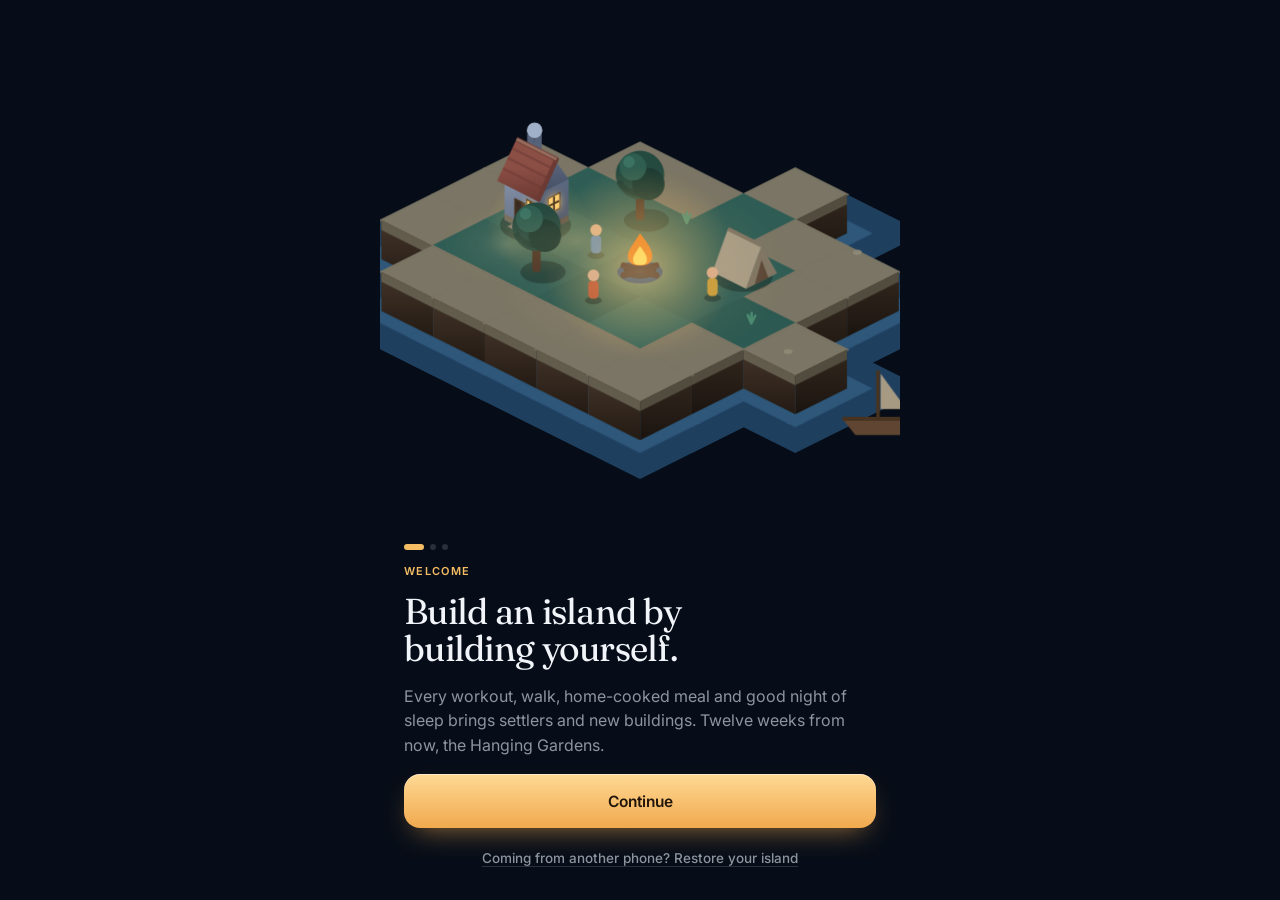
==== index.html @ cc1a8808 "Automatic cloud backup with a one-code restore cloud.js copies the whole progress state to the Heart" ====
<!doctype html>
<html lang="en">
<head>
<meta charset="utf-8">
<meta name="viewport" content="width=device-width, initial-scale=1, viewport-fit=cover">
<meta name="theme-color" content="#0a1220">
<meta name="apple-mobile-web-app-capable" content="yes">
<meta name="mobile-web-app-capable" content="yes">
<meta name="apple-mobile-web-app-status-bar-style" content="black-translucent">
<meta name="apple-mobile-web-app-title" content="Hearth Isle">
<title>Hearth Isle</title>
<link rel="manifest" href="manifest.webmanifest">
<link rel="apple-touch-icon" href="icons/apple-touch-icon.png">
<link rel="icon" type="image/png" href="icons/icon-192.png">
<link rel="preconnect" href="https://fonts.googleapis.com">
<link rel="preconnect" href="https://fonts.gstatic.com" crossorigin>
<link rel="stylesheet" href="https://fonts.googleapis.com/css2?family=Fraunces:opsz,wght@9..144,400;9..144,500&family=Inter:wght@400;500;600&display=swap">
<link rel="stylesheet" href="css/app.css">
</head>
<body>
<div id="app">
  <main id="view" aria-live="polite"></main>
  <nav class="nav glass" id="nav" aria-label="Sections"></nav>
  <div id="layer"></div>
</div>
<script src="js/island.js"></script>
<script src="js/life.js"></script>
<script src="js/store.js"></script>
<script src="js/cloud.js"></script>
<script src="js/app.js"></script>
</body>
</html>
---- css/app.css ----
/* Hearth Isle · Lanternlight design system
   Night palette, one warm accent (lantern gold), four resource hues used only for meaning.
   Type: Fraunces for display, Inter for everything you read or tap. 4pt spacing grid. */
:root{
  --bg:#070d18; --bg2:#0b1424; --ink:#f1f4f9; --sub:rgba(226,232,242,.62); --faint:rgba(226,232,242,.36); --ghost:rgba(226,232,242,.16);
  --fill:rgba(255,255,255,.045); --fill2:rgba(255,255,255,.07); --hair:rgba(255,255,255,.07); --edge:rgba(255,255,255,.09);
  --gold:#f4bd63; --gold2:#ffd994; --ember:#de8c3a; --gold-a:rgba(244,189,99,.14);
  --stone:#a9bde0; --land:#62c9b9; --harvest:#93d47e; --spirit:#f4bd63;
  --stone-a:rgba(169,189,224,.14); --land-a:rgba(98,201,185,.14); --harvest-a:rgba(147,212,126,.14); --spirit-a:rgba(244,189,99,.14);
  --danger:#f19c86;
  --f-d:"Fraunces", Georgia, serif; --f-b:"Inter", -apple-system, "Segoe UI", system-ui, sans-serif;
  --top:env(safe-area-inset-top, 0px); --bot:env(safe-area-inset-bottom, 0px);
  --ease:cubic-bezier(.2,.8,.2,1); --spring:cubic-bezier(.3,1.35,.4,1);
  --r-s:12px; --r-m:18px; --r-l:24px;
  color-scheme:dark;
}
*{box-sizing:border-box;-webkit-tap-highlight-color:transparent}
html,body{height:100%;margin:0;background:var(--bg);color:var(--ink);font-family:var(--f-b);font-size:15px;line-height:1.45;-webkit-font-smoothing:antialiased;-moz-osx-font-smoothing:grayscale}
body{overscroll-behavior:none;-webkit-user-select:none;user-select:none;-webkit-touch-callout:none}
#app{position:relative;height:100%;max-width:520px;margin:0 auto;overflow:hidden;background:var(--bg)}
#view{position:absolute;inset:0;overflow-y:auto;overflow-x:hidden;-webkit-overflow-scrolling:touch;scrollbar-width:none;padding-bottom:calc(120px + var(--bot))}
#view::-webkit-scrollbar{display:none}
button{font:inherit;color:inherit}
a{color:inherit;text-decoration:none}
:focus-visible{outline:2px solid var(--gold);outline-offset:2px;border-radius:10px}
.tap{transition:transform .18s var(--ease),opacity .18s}
.tap:active{transform:scale(.975);opacity:.85}
svg.i{width:20px;height:20px;flex:none;fill:none;stroke:currentColor;stroke-width:1.7;stroke-linecap:round;stroke-linejoin:round}

/* ---------- type ---------- */
.lt{margin:0;font:400 34px/1.04 var(--f-d);letter-spacing:-.02em;text-wrap:balance}
.t2{margin:0;font:400 23px/1.15 var(--f-d);letter-spacing:-.01em;text-wrap:balance}
.t3{margin:0;font:400 19px/1.2 var(--f-d)}
.hl{font:600 15.5px/1.3 var(--f-b);letter-spacing:-.005em}
.cap{font:500 12.5px/1.4 var(--f-b);color:var(--sub)}
.over{font:600 11px/1 var(--f-b);letter-spacing:.12em;text-transform:uppercase;color:var(--sub)}
.over.gold{color:var(--gold)}
.num{font-variant-numeric:tabular-nums}

/* ---------- chrome: large title + compact bar ---------- */
.page{display:flex;flex-direction:column;gap:28px;padding:0 20px}
.lhead{padding:calc(var(--top) + 26px) 20px 0;display:flex;flex-direction:column;gap:6px}
.lhead .row1{display:flex;justify-content:space-between;align-items:flex-end;gap:12px}
.bar{position:fixed;left:50%;top:0;transform:translate(-50%,-100%);width:100%;max-width:520px;z-index:25;padding:calc(var(--top) + 10px) 16px 10px;display:grid;grid-template-columns:44px 1fr 44px;align-items:center;
  background:rgba(7,13,24,.72);backdrop-filter:blur(24px) saturate(160%);-webkit-backdrop-filter:blur(24px) saturate(160%);border-bottom:1px solid var(--hair);transition:transform .35s var(--ease)}
.bar b{grid-column:2;text-align:center;font:600 15px var(--f-b)}
#app.scrolled .bar{transform:translate(-50%,0)}
.backbtn{all:unset;cursor:pointer;width:40px;height:40px;border-radius:50%;display:grid;place-items:center;color:var(--ink);background:rgba(10,18,32,.55);backdrop-filter:blur(16px);-webkit-backdrop-filter:blur(16px);border:1px solid var(--edge)}
.backbtn svg{width:20px;height:20px}
.floatback{position:fixed;top:calc(var(--top) + 10px);left:max(16px,calc(50% - 244px));z-index:30}
.iconbtn{all:unset;cursor:pointer;width:40px;height:40px;border-radius:50%;display:grid;place-items:center;color:var(--sub)}

/* ---------- world (Isle hero) ---------- */
.world{position:relative;height:min(58vh,450px);cursor:pointer;background:radial-gradient(120% 80% at 50% 46%,var(--w1,#1c3654) 0%,var(--w2,#11213a) 46%,#070d18 100%);transition:--w1 2s;
  -webkit-mask-image:linear-gradient(180deg,#000 74%,transparent 100%);mask-image:linear-gradient(180deg,#000 74%,transparent 100%)}
.world svg{position:absolute;inset:0;width:100%;height:100%;display:block}
.topfade{position:absolute;left:0;right:0;top:0;height:calc(160px + var(--top));background:linear-gradient(180deg,rgba(7,13,24,.92),rgba(7,13,24,0));pointer-events:none}
.ttl{position:absolute;left:20px;right:12px;top:calc(var(--top) + 16px);display:flex;justify-content:space-between;align-items:flex-start;gap:12px}
.ttl{pointer-events:none}
.ttl a{pointer-events:auto}
.ttl .over{color:var(--gold);opacity:.9}
.ttl .lt{margin-top:8px}
.isle .page{margin-top:-78px;position:relative}

/* ---------- surfaces ---------- */
.card{position:relative;border-radius:var(--r-l);padding:20px;background:linear-gradient(180deg,rgba(255,255,255,.065),rgba(255,255,255,.028));
  box-shadow:inset 0 1px 0 rgba(255,255,255,.06),0 24px 48px -28px rgba(0,0,0,.8);border:1px solid var(--hair)}
.group{border-radius:var(--r-m);background:var(--fill);overflow:hidden}
.sect{display:flex;flex-direction:column;gap:10px}
.sect-h{display:flex;justify-content:space-between;align-items:baseline;gap:12px;padding:0 4px}
.sect-h .cap{font-size:12px}

/* rows */
.row{position:relative;display:flex;align-items:center;gap:14px;padding:12px 14px;min-height:64px}
.row + .row::before{content:"";position:absolute;top:0;left:68px;right:0;height:1px;background:var(--hair)}
.row .main{flex:1;min-width:0;display:flex;align-items:center;gap:14px;cursor:pointer}
.row .tx{flex:1;min-width:0;display:flex;flex-direction:column;gap:2px}
.row .tx b{font:500 15px/1.3 var(--f-b);overflow:hidden;text-overflow:ellipsis;display:-webkit-box;-webkit-line-clamp:2;-webkit-box-orient:vertical}
.row .tx small{font:500 12.5px/1.35 var(--f-b);color:var(--sub);white-space:nowrap;overflow:hidden;text-overflow:ellipsis}
.row .tx small em{font-style:normal;color:var(--rc,var(--gold))}
.row.done .tx b{color:var(--sub)}
.row .chev{color:var(--ghost);width:16px;height:16px}
.row .trail{font:600 14px var(--f-b);color:var(--sub);font-variant-numeric:tabular-nums}
.tile{flex:none;width:40px;height:40px;border-radius:12px;display:grid;place-items:center;background:var(--ta,var(--fill2));color:var(--tc,var(--ink))}
.tile svg{width:20px;height:20px}
.r-stone{--ta:var(--stone-a);--tc:var(--stone);--rc:var(--stone)}
.r-land{--ta:var(--land-a);--tc:var(--land);--rc:var(--land)}
.r-harvest{--ta:var(--harvest-a);--tc:var(--harvest);--rc:var(--harvest)}
.r-spirit{--ta:var(--spirit-a);--tc:var(--spirit);--rc:var(--spirit)}
.r-gold{--ta:var(--gold-a);--tc:var(--gold2)}
.row.done .tile{opacity:.55}

/* tick */
.tick{all:unset;cursor:pointer;position:relative;flex:none;width:30px;height:30px;border-radius:50%;display:grid;place-items:center;box-shadow:inset 0 0 0 1.6px var(--ghost);transition:background .3s var(--ease),box-shadow .3s var(--ease),transform .25s var(--spring)}
.tick svg{width:14px;height:14px;fill:none;stroke:#1a1206;stroke-width:2.6;stroke-linecap:round;stroke-linejoin:round;stroke-dasharray:16;stroke-dashoffset:16;transition:stroke-dashoffset .3s .08s var(--ease)}
.tick:active{transform:scale(.86)}
.done .tick,.tick.on{background:var(--gold);box-shadow:inset 0 0 0 1.6px var(--gold),0 0 18px rgba(244,189,99,.4)}
.done .tick svg,.tick.on svg{stroke-dashoffset:0}
.tick[disabled]{opacity:.3;pointer-events:none}
.spark{position:fixed;width:5px;height:5px;border-radius:50%;background:var(--gold2);pointer-events:none;z-index:60;box-shadow:0 0 8px var(--gold)}

/* buttons */
.btn{all:unset;box-sizing:border-box;cursor:pointer;display:flex;align-items:center;justify-content:center;gap:10px;height:54px;padding:0 22px;border-radius:16px;font:600 15.5px var(--f-b);
  background:linear-gradient(180deg,#ffd994,#f0a94e);color:#22160a;box-shadow:inset 0 1px 0 rgba(255,255,255,.45),0 12px 28px -12px rgba(240,169,78,.65);transition:transform .18s var(--ease),filter .2s}
.btn:active{transform:scale(.97);filter:brightness(.95)}
.btn svg{width:18px;height:18px}
.btn.solid{fill:#22160a}
.btn.quiet{background:var(--fill2);color:var(--ink);box-shadow:inset 0 0 0 1px var(--edge)}
.btn.small{height:40px;padding:0 16px;border-radius:12px;font-size:14px}
.btn.wide{width:100%}
.btn.danger{background:rgba(241,156,134,.1);color:var(--danger);box-shadow:inset 0 0 0 1px rgba(241,156,134,.25)}
.btns{display:flex;gap:10px}
.btns .btn{flex:1}

/* ---------- Isle: today hero ---------- */
.today{display:grid;grid-template-columns:auto 1fr;gap:18px;align-items:center}
.ring{position:relative;width:84px;height:84px}
.ring svg{width:100%;height:100%;transform:rotate(-90deg)}
.ring circle{fill:none;stroke-width:7}
.ring .bgc{stroke:rgba(255,255,255,.08)}
.ring .fgc{stroke:url(#ringgrad);stroke-linecap:round;transition:stroke-dashoffset 1s var(--ease);filter:drop-shadow(0 0 6px rgba(244,189,99,.45))}
.ring div{position:absolute;inset:0;display:grid;place-items:center;text-align:center;line-height:1}
.ring b{font:400 24px var(--f-d)}
.ring small{display:block;font:600 9.5px var(--f-b);letter-spacing:.1em;color:var(--sub);margin-top:3px;text-transform:uppercase}
.today .tx{display:flex;flex-direction:column;gap:6px;min-width:0}
.today .btn{grid-column:1/-1;margin-top:4px}

.nextup{all:unset;box-sizing:border-box;cursor:pointer;display:flex;align-items:center;gap:14px;padding:14px 16px;border-radius:var(--r-m);background:linear-gradient(90deg,rgba(244,189,99,.10),rgba(244,189,99,.03));box-shadow:inset 0 0 0 1px rgba(244,189,99,.16)}
.nextup .tx{flex:1;min-width:0;display:flex;flex-direction:column;gap:3px}
.nextup .meter{display:block;height:4px;border-radius:4px;background:rgba(255,255,255,.08);overflow:hidden;margin-top:6px}
.nextup .meter i{display:block;height:100%;border-radius:4px;background:linear-gradient(90deg,var(--ember),var(--gold2));transition:width .9s var(--ease)}

.week{display:grid;grid-template-columns:repeat(7,1fr);gap:4px;padding:14px 8px;border-radius:var(--r-m);background:var(--fill)}
.week button{all:unset;cursor:pointer;display:flex;flex-direction:column;align-items:center;gap:7px;font:600 10.5px var(--f-b);letter-spacing:.06em;color:var(--faint)}
.week button.today{color:var(--gold)}
.mini{width:30px;height:30px;transform:rotate(-90deg)}
.mini circle{fill:none;stroke-width:3.4}
.mini .bgc{stroke:rgba(255,255,255,.09)}
.mini .fgc{stroke:var(--gold);stroke-linecap:round}
.week button.rest .mini .bgc{stroke-dasharray:2 3.2}

.meters{display:grid;grid-template-columns:1fr 1fr;gap:16px 20px;padding:18px;border-radius:var(--r-m);background:var(--fill)}
.meter2{display:flex;flex-direction:column;gap:8px}
.meter2 p{margin:0;display:flex;justify-content:space-between;align-items:baseline;font:500 12.5px var(--f-b);color:var(--sub)}
.meter2 p b{font:400 18px var(--f-d);color:var(--ink);font-variant-numeric:tabular-nums}
.bar2{height:4px;border-radius:4px;background:rgba(255,255,255,.07);overflow:hidden}
.bar2 i{display:block;height:100%;border-radius:4px;background:var(--c);box-shadow:0 0 10px var(--c);transition:width .9s var(--ease)}
.gardens{grid-column:1/-1;display:flex;flex-direction:column;gap:8px;padding-bottom:14px;border-bottom:1px solid var(--hair)}
.gardens .bar2{height:6px}
.gardens .bar2 i{background:linear-gradient(90deg,var(--ember),var(--gold2));box-shadow:0 0 12px rgba(244,189,99,.6)}

/* ---------- Train ---------- */
.days{display:grid;grid-template-columns:repeat(7,1fr);gap:4px}
.days button{all:unset;cursor:pointer;display:flex;flex-direction:column;align-items:center;gap:6px;padding:10px 0;border-radius:14px;font:600 10.5px var(--f-b);letter-spacing:.06em;color:var(--faint);transition:background .25s}
.days button b{font:400 18px var(--f-d);letter-spacing:0;color:var(--sub)}
.days button i{display:flex;gap:3px;height:5px}
.days button i u{width:5px;height:5px;border-radius:50%;background:var(--ghost)}
.days button i u.stone{background:var(--stone)}.days button i u.land{background:var(--land)}.days button i u.spirit{background:var(--spirit)}
.days button.on{background:var(--fill2)}
.days button.on b{color:var(--ink)}
.days button.today{color:var(--gold)}
.hero-w{display:flex;flex-direction:column;gap:14px;overflow:hidden}
.hero-w::after{content:"";position:absolute;right:-40px;top:-40px;width:180px;height:180px;border-radius:50%;background:radial-gradient(circle,rgba(169,189,224,.16),transparent 70%);pointer-events:none}
.chips{display:flex;flex-wrap:wrap;gap:6px}
.chip{display:inline-flex;align-items:center;gap:6px;height:28px;padding:0 10px;border-radius:999px;background:var(--fill2);font:500 12px var(--f-b);color:var(--sub)}
.chip svg{width:14px;height:14px}
.phasebar{display:grid;grid-template-columns:repeat(12,1fr);gap:3px}
.phasebar i{height:6px;border-radius:3px;background:rgba(255,255,255,.08)}
.phasebar i.past{background:rgba(244,189,99,.45)}
.phasebar i.now{background:var(--gold);box-shadow:0 0 10px rgba(244,189,99,.6)}
.phaselbl{display:grid;grid-template-columns:4fr 4fr 4fr;font:600 10.5px var(--f-b);letter-spacing:.08em;text-transform:uppercase;color:var(--faint)}
.phaselbl span.on{color:var(--gold)}

/* move list in session preview */
.move{display:flex;flex-direction:column;gap:10px;padding:14px;position:relative}
.move + .move::before{content:"";position:absolute;top:0;left:68px;right:0;height:1px;background:var(--hair)}
.move-h{display:flex;gap:14px;align-items:center}
.move-h .tile{font:600 12px var(--f-b)}
.move details{padding-left:54px;font-size:13.5px;color:var(--sub)}
.move summary{cursor:pointer;list-style:none;color:var(--gold2);font-weight:500;font-size:13px}
.move summary::-webkit-details-marker{display:none}
.move ol{margin:8px 0 0;padding-left:18px;display:flex;flex-direction:column;gap:5px;line-height:1.5}
.dock{position:fixed;left:50%;transform:translateX(-50%);bottom:calc(16px + var(--bot));width:calc(100% - 40px);max-width:480px;z-index:22}

/* ---------- workout player ---------- */
#app.immersive .nav{transform:translate(-50%,160%)}
#app.immersive #view{padding-bottom:0}
.player{min-height:100%;display:flex;flex-direction:column;padding:calc(var(--top) + 10px) 20px calc(20px + var(--bot));gap:18px;background:radial-gradient(120% 60% at 50% 0%,#14243d 0%,var(--bg) 60%)}
.ptop{display:flex;align-items:center;gap:12px}
.ptop .segs{flex:1;display:flex;gap:3px}
.ptop .segs i{flex:1;height:4px;border-radius:2px;background:rgba(255,255,255,.1);transition:background .3s}
.ptop .segs i.on{background:var(--gold)}
.ptop .clock{font:600 13px var(--f-b);color:var(--sub);font-variant-numeric:tabular-nums;min-width:42px;text-align:right}
.pbody{flex:1;display:flex;flex-direction:column;justify-content:center;gap:16px;padding:10px 4px}
.pname{margin:0;font:400 40px/1.05 var(--f-d);letter-spacing:-.02em;text-wrap:balance}
.preps{display:flex;align-items:baseline;gap:10px}
.preps b{font:300 88px/0.9 var(--f-d);letter-spacing:-.04em;color:var(--gold2);font-variant-numeric:tabular-nums}
.preps span{font:500 18px var(--f-b);color:var(--sub)}
.pcue{font-size:16px;line-height:1.5;color:var(--ink);opacity:.86;max-width:34ch}
.pnext{display:flex;align-items:center;gap:12px;padding:12px 14px;border-radius:var(--r-m);background:var(--fill);text-align:left}
.pnext .tx{flex:1;min-width:0}
.rest{display:flex;flex-direction:column;align-items:center;gap:22px;text-align:center}
.bigring{position:relative;width:min(64vw,240px);aspect-ratio:1}
.bigring svg{width:100%;height:100%;transform:rotate(-90deg)}
.bigring circle{fill:none;stroke-width:6}
.bigring .bgc{stroke:rgba(255,255,255,.08)}
.bigring .fgc{stroke:var(--gold);stroke-linecap:round;transition:stroke-dashoffset 1s linear}
.bigring::before{content:"";position:absolute;inset:8%;border-radius:50%;box-shadow:0 0 50px rgba(244,189,99,.18)}
.bigring div{position:absolute;inset:0;display:grid;place-items:center}
.bigring b{font:300 64px var(--f-d);font-variant-numeric:tabular-nums}
.finish{flex:1;display:flex;flex-direction:column;align-items:center;justify-content:center;text-align:center;gap:18px}
.finish .stats{display:grid;grid-template-columns:repeat(3,1fr);width:100%;gap:8px}
.finish .stats div{padding:14px 8px;border-radius:var(--r-m);background:var(--fill)}
.finish .stats b{display:block;font:400 26px var(--f-d);font-variant-numeric:tabular-nums}
.medal{width:96px;height:96px;border-radius:50%;display:grid;place-items:center;background:radial-gradient(circle at 35% 30%,var(--gold2),var(--ember));box-shadow:0 0 60px rgba(244,189,99,.45);color:#22160a;animation:medal .9s var(--spring)}
.medal svg{width:42px;height:42px;stroke-width:2.2}
@keyframes medal{from{transform:scale(.3) rotate(-20deg);opacity:0}}

/* ---------- Market ---------- */
.budget{display:flex;flex-direction:column;gap:14px}
.budget .big{display:flex;align-items:baseline;justify-content:space-between;gap:12px}
.budget .big b{font:400 40px/1 var(--f-d);letter-spacing:-.02em;font-variant-numeric:tabular-nums}
.budget .bar2{height:6px}
.budget .bar2 i{background:linear-gradient(90deg,var(--land),#9be3d6);box-shadow:0 0 10px rgba(98,201,185,.5)}
.seg{display:grid;grid-auto-flow:column;grid-auto-columns:1fr;padding:3px;border-radius:12px;background:var(--fill)}
.seg button{all:unset;cursor:pointer;text-align:center;padding:8px 0;border-radius:9px;font:600 13px var(--f-b);color:var(--sub);transition:background .25s,color .25s}
.seg button.on{background:rgba(255,255,255,.1);color:var(--ink);box-shadow:0 2px 8px rgba(0,0,0,.3)}
.item{cursor:pointer}
.item .tx b{transition:color .3s}
.item.done .tx b{text-decoration:line-through;text-decoration-color:var(--faint)}
.badge{display:inline-block;font:700 9px var(--f-b);letter-spacing:.1em;text-transform:uppercase;padding:3px 6px;border-radius:5px;background:var(--land-a);color:var(--land);margin-left:6px;vertical-align:2px}
details.pantry summary{list-style:none;cursor:pointer}
details.pantry summary::-webkit-details-marker{display:none}
.pchips{display:flex;flex-wrap:wrap;gap:6px;padding:4px 4px 0}
.pchips span{font:500 12.5px var(--f-b);padding:7px 11px;border-radius:999px;background:var(--fill);color:var(--sub)}
.fine{font:400 12.5px/1.55 var(--f-b);color:var(--faint);padding:0 4px;margin:0}

/* ---------- Kitchen ---------- */
.rail{display:flex;gap:12px;overflow-x:auto;scroll-snap-type:x mandatory;scroll-padding-inline:20px;margin:0 -20px;padding:2px 20px 6px;scrollbar-width:none}
.rail::-webkit-scrollbar{display:none}
.meal{flex:none;width:72%;max-width:300px;scroll-snap-align:start;border-radius:var(--r-l);overflow:hidden;background:var(--fill);display:flex;flex-direction:column}
.meal .art{height:118px;position:relative;display:grid;place-items:center;background:var(--art)}
.meal .art svg{width:46px;height:46px;stroke-width:1.3;color:rgba(255,255,255,.88);filter:drop-shadow(0 4px 12px rgba(0,0,0,.25))}
.meal .art .over{position:absolute;left:14px;top:14px;color:rgba(255,255,255,.85)}
.meal .art .shared{position:absolute;right:12px;top:10px;font:600 10.5px var(--f-b);padding:4px 8px;border-radius:999px;background:rgba(0,0,0,.28);color:#fff}
.meal .tx{padding:14px 16px 16px;display:flex;flex-direction:column;gap:4px}
.meal .tx b{font:400 18px/1.2 var(--f-d)}
.c-Mexican{--art:linear-gradient(135deg,#c8642f,#e9a052)}
.c-Asian{--art:linear-gradient(135deg,#a8394a,#e0705a)}
.c-Italian{--art:linear-gradient(135deg,#8c2f39,#d2584c)}
.c-Mediterranean{--art:linear-gradient(135deg,#2f7d74,#73c2a7)}
.c-Breakfast{--art:linear-gradient(135deg,#b07a26,#ecc069)}
.c-Snack{--art:linear-gradient(135deg,#4a5f86,#8ea6cf)}
.c-American{--art:linear-gradient(135deg,#7a4a2a,#c98a4e)}
.c-Indian{--art:linear-gradient(135deg,#b8562a,#e8b04a)}
.c-Peruvian{--art:linear-gradient(135deg,#3f7d3a,#9cc85a)}
.c-Prep{--art:linear-gradient(135deg,#3b5578,#6f8fb8)}
.ctile{--ta:var(--art);--tc:#fff}
.hero-r{position:relative;height:calc(220px + var(--top));display:grid;place-items:center;background:var(--art);overflow:hidden}
.hero-r::after{content:"";position:absolute;inset:0;background:linear-gradient(180deg,rgba(7,13,24,0) 40%,var(--bg) 100%)}
.hero-r svg{width:80px;height:80px;stroke-width:1.1;color:rgba(255,255,255,.9);position:relative;z-index:1;margin-top:var(--top)}
.stats3{display:grid;grid-template-columns:repeat(3,1fr);border-radius:var(--r-m);background:var(--fill)}
.stats3 div{padding:14px 12px;display:flex;flex-direction:column;gap:4px}
.stats3 div + div{border-left:1px solid var(--hair)}
.stats3 b{font:400 20px var(--f-d);font-variant-numeric:tabular-nums}
.callout{display:flex;gap:12px;align-items:flex-start;padding:14px 16px;border-radius:var(--r-m);background:var(--gold-a);color:var(--gold2);font:500 13.5px/1.5 var(--f-b)}
.callout svg{flex:none;width:18px;height:18px;margin-top:1px}
.ing{cursor:pointer;min-height:52px}
.ing .tx b{font-weight:500;font-size:14.5px}
.ing .q{font:500 13px var(--f-b);color:var(--sub);text-align:right;max-width:46%}
.ing.done .tx b,.ing.done .q{color:var(--faint);text-decoration:line-through}
.steps{margin:0;padding:0;list-style:none;display:flex;flex-direction:column;gap:18px}
.steps li{display:grid;grid-template-columns:30px 1fr;gap:14px;font:400 15px/1.55 var(--f-b);color:var(--ink)}
.steps li span{width:30px;height:30px;border-radius:50%;display:grid;place-items:center;font:600 12.5px var(--f-b);color:var(--gold);background:var(--gold-a)}

/* cook mode */
.cook{min-height:100%;display:flex;flex-direction:column;padding:calc(var(--top) + 10px) 20px calc(20px + var(--bot));gap:20px}
.cook .stepbig{flex:1;display:flex;flex-direction:column;justify-content:center;gap:18px}
.cook .stepbig p{margin:0;font:400 27px/1.38 var(--f-d);letter-spacing:-.01em}

/* ---------- nav ---------- */
.nav{position:fixed;left:50%;bottom:calc(14px + var(--bot));transform:translateX(-50%);z-index:20;display:flex;gap:2px;padding:6px;border-radius:999px;
  background:rgba(14,22,38,.72);backdrop-filter:blur(24px) saturate(160%);-webkit-backdrop-filter:blur(24px) saturate(160%);box-shadow:inset 0 0 0 1px var(--edge),0 18px 40px -16px rgba(0,0,0,.8);transition:transform .45s var(--ease)}
.nav a{display:flex;align-items:center;gap:7px;height:44px;padding:0 16px;border-radius:999px;color:var(--faint);font:600 13px var(--f-b);transition:background .35s var(--ease),color .35s var(--ease)}
.nav a svg{width:21px;height:21px}
.nav a span{max-width:0;overflow:hidden;white-space:nowrap;transition:max-width .45s var(--ease)}
.nav a.on{background:var(--gold-a);color:var(--gold2)}
.nav a.on span{max-width:70px}

/* ---------- sheet ---------- */
.scrim{position:fixed;inset:0;z-index:40;background:rgba(3,7,14,.6);animation:fade .25s ease}
.sheet{position:fixed;left:0;right:0;bottom:0;z-index:41;max-width:520px;margin:0 auto;border-radius:28px 28px 0 0;padding:10px 20px calc(24px + var(--bot));display:flex;flex-direction:column;gap:18px;
  background:rgba(16,25,42,.92);backdrop-filter:blur(30px) saturate(150%);-webkit-backdrop-filter:blur(30px) saturate(150%);box-shadow:inset 0 1px 0 rgba(255,255,255,.08);animation:sheet .5s var(--ease);max-height:88vh;overflow-y:auto}
.sheet .grab{align-self:center;width:36px;height:5px;border-radius:5px;background:rgba(255,255,255,.2)}
@keyframes sheet{from{transform:translateY(100%)}}
@keyframes fade{from{opacity:0}}
.opts{display:grid;grid-template-columns:1fr 1fr;gap:10px}
.opts button{all:unset;cursor:pointer;padding:14px;border-radius:16px;background:var(--fill);box-shadow:inset 0 0 0 1px var(--hair);display:flex;flex-direction:column;gap:10px;transition:box-shadow .2s,background .2s}
.opts button.on{box-shadow:inset 0 0 0 1.6px var(--gold);background:var(--gold-a)}
.stepper{display:flex;align-items:center;justify-content:space-between;padding:8px;border-radius:16px;background:var(--fill)}
.stepper button{all:unset;cursor:pointer;width:44px;height:44px;border-radius:12px;display:grid;place-items:center;background:var(--fill2)}
.stepper b{font:400 30px var(--f-d);font-variant-numeric:tabular-nums}
.stepper b small{font:500 13px var(--f-b);color:var(--sub);margin-left:6px}
.field{display:flex;flex-direction:column;gap:8px}
.field input{all:unset;-webkit-user-select:text;user-select:text;height:50px;padding:0 16px;border-radius:14px;background:var(--fill);box-shadow:inset 0 0 0 1px var(--hair);color:var(--ink);font:500 16px var(--f-b)}
.field input:focus{box-shadow:inset 0 0 0 1.6px var(--gold)}

/* ---------- onboarding ---------- */
.onb{position:fixed;inset:0;z-index:70;background:var(--bg);display:flex;flex-direction:column;max-width:520px;margin:0 auto;animation:fade .4s ease}
.onb .art{position:relative;flex:1;min-height:0}
.onb .art svg{position:absolute;inset:0;width:100%;height:100%}
.onb .panel{padding:0 24px calc(28px + var(--bot));display:flex;flex-direction:column;gap:16px}
.onb .dots{display:flex;gap:6px}
.onb .dots i{width:6px;height:6px;border-radius:3px;background:var(--ghost);transition:width .3s,background .3s}
.onb .dots i.on{width:20px;background:var(--gold)}
.onb .lt{font-size:36px}
.onb p{margin:0;color:var(--sub);font-size:16px;line-height:1.55}
.legend{display:flex;flex-direction:column;gap:2px;border-radius:var(--r-m);background:var(--fill)}

/* ---------- feedback ---------- */
.reward{position:fixed;left:50%;top:calc(var(--top) + 14px);z-index:65;transform:translateX(-50%);display:flex;align-items:center;gap:12px;padding:8px 18px 8px 8px;border-radius:999px;
  background:rgba(16,25,42,.88);backdrop-filter:blur(24px);-webkit-backdrop-filter:blur(24px);box-shadow:inset 0 0 0 1px rgba(244,189,99,.25),0 16px 40px -12px rgba(0,0,0,.7);animation:drop 2.6s var(--ease) forwards;pointer-events:none;white-space:nowrap}
.reward .tile{width:34px;height:34px;border-radius:50%}
.reward b{font:600 14.5px var(--f-b)}
.reward small{display:block;font:500 12px var(--f-b);color:var(--sub)}
@keyframes drop{0%{opacity:0;transform:translate(-50%,-30px) scale(.95)}12%{opacity:1;transform:translate(-50%,0) scale(1)}82%{opacity:1;transform:translate(-50%,0)}100%{opacity:0;transform:translate(-50%,-16px)}}
.toast{position:fixed;left:50%;bottom:calc(92px + var(--bot));transform:translateX(-50%);z-index:60;padding:12px 18px;border-radius:14px;font:500 13.5px var(--f-b);max-width:calc(100% - 40px);
  background:rgba(16,25,42,.92);backdrop-filter:blur(20px);-webkit-backdrop-filter:blur(20px);box-shadow:inset 0 0 0 1px var(--edge);animation:up .35s var(--ease)}
@keyframes up{from{opacity:0;transform:translate(-50%,14px)}}

/* ---------- island + motion ---------- */
.o.pop{animation:pop .9s var(--spring) both;transform-box:fill-box;transform-origin:50% 100%}
@keyframes pop{from{opacity:0;transform:scale(.3) translateY(8px)}to{opacity:1;transform:none}}
.walk{animation:walk 8s ease-in-out infinite}
@keyframes walk{0%,8%{transform:translate(0,0)}46%,54%{transform:translate(var(--dx),var(--dy))}92%,100%{transform:translate(0,0)}}
.bob{animation:bob .5s ease-in-out infinite alternate}
@keyframes bob{to{transform:translateY(-.8px)}}
.flick{animation:flick .35s ease-in-out infinite alternate;transform-box:fill-box;transform-origin:50% 100%}
@keyframes flick{from{transform:scale(1,1)}to{transform:scale(.85,1.15)}}
.spin{animation:spin 9s linear infinite}
@keyframes spin{to{transform:rotate(360deg)}}
.smoke{animation:smoke 4s ease-out infinite;transform-box:fill-box;transform-origin:center}
@keyframes smoke{from{opacity:.55;transform:translate(0,0) scale(.6)}to{opacity:0;transform:translate(4px,-16px) scale(1.6)}}
.float{animation:float 3.5s ease-in-out infinite alternate}
@keyframes float{to{transform:translateY(-1.6px) rotate(-1.5deg)}}
.glint{animation:glint 3s ease-in-out infinite}
@keyframes glint{0%,100%{opacity:0}50%{opacity:.85}}
.fly{animation:fly 6s ease-in-out infinite alternate}
@keyframes fly{0%{transform:translate(0,0);opacity:.2}50%{opacity:1}100%{transform:translate(6px,-8px);opacity:.3}}
.fall{animation:fall .8s linear infinite}
@keyframes fall{to{stroke-dashoffset:-8}}
.enter{animation:enter .42s var(--ease)}
@keyframes enter{from{opacity:0;transform:translateY(10px)}}
.push{animation:push .42s var(--ease)}
@keyframes push{from{opacity:0;transform:translateX(28px)}}
.stagger>*{animation:enter .5s var(--ease) both}
.stagger>*:nth-child(2){animation-delay:.04s}.stagger>*:nth-child(3){animation-delay:.08s}.stagger>*:nth-child(4){animation-delay:.12s}.stagger>*:nth-child(5){animation-delay:.16s}.stagger>*:nth-child(6){animation-delay:.2s}.stagger>*:nth-child(n+7){animation-delay:.24s}

/* =========================================================
   Living island, gestures, player and kitchen timers (v10)
   ========================================================= */

/* ---------- sky ---------- */
.sky{position:absolute;inset:0;pointer-events:none;overflow:hidden}
.sky .glow{position:absolute;left:-10%;right:-10%;top:-30%;height:80%;background:radial-gradient(60% 60% at 50% 40%,var(--glow,transparent),transparent 70%);transition:background 3s}
.sky .star{position:absolute;width:var(--s);height:var(--s);border-radius:50%;background:#e8eefc;opacity:calc(var(--stars,1) * .7);animation:twinkle 4s ease-in-out infinite;box-shadow:0 0 4px rgba(232,238,252,.6)}
@keyframes twinkle{0%,100%{opacity:calc(var(--stars,1) * .15)}50%{opacity:calc(var(--stars,1) * .85)}}
.sky .moon{position:absolute;left:var(--mx,80%);top:var(--my,28%);width:26px;height:26px;border-radius:50%;opacity:var(--moon,1);transition:opacity 3s;
  background:radial-gradient(circle at 38% 35%,#fbf3dc,#d9cfb4 60%,#b9ae92);box-shadow:0 0 24px 6px rgba(251,243,220,.18),0 0 70px 20px rgba(251,243,220,.06)}
.sky .moon::after{content:"";position:absolute;inset:0;border-radius:50%;background:radial-gradient(circle at 62% 60%,rgba(0,0,0,.12) 0 3px,transparent 4px),radial-gradient(circle at 40% 70%,rgba(0,0,0,.08) 0 2px,transparent 3px)}
.sky .cloud{position:absolute;height:16px;border-radius:30px;background:rgba(170,190,225,.07);filter:blur(6px);animation:cloud 140s linear infinite}
.sky .cloud.c1{top:16%;width:200px;left:-180px}
.sky .cloud.c2{top:38%;width:150px;left:-140px;animation-duration:190s;animation-delay:-80s;opacity:.7}
@keyframes cloud{to{transform:translateX(860px)}}
.sky .shoot{position:absolute;width:90px;height:1.5px;border-radius:2px;background:linear-gradient(90deg,rgba(255,255,255,0),rgba(255,255,255,.9));transform:rotate(18deg);animation:shoot 1.2s ease-out forwards}
@keyframes shoot{from{opacity:0;translate:-60px -20px}20%{opacity:1}to{opacity:0;translate:140px 46px}}

/* ---------- settlers ---------- */
.st .sp{transition:transform .25s,opacity .6s}
.st.left .sp{transform:scaleX(-1)}
.st.walk .body{animation:step .32s ease-in-out infinite alternate}
@keyframes step{to{transform:translateY(-1px)}}
.st.sit .body{transform:translateY(1.4px) scaleY(.8);transform-box:fill-box;transform-origin:50% 100%}
.st.tend .body{animation:tend 1.1s ease-in-out infinite;transform-box:fill-box;transform-origin:50% 100%}
@keyframes tend{0%,100%{transform:none}45%,60%{transform:scaleY(.72) translateY(1px)}}
.st.home .sp{opacity:0}
.st .newstar{animation:newstar 1.2s ease-in-out infinite;transform-box:fill-box;transform-origin:center}
@keyframes newstar{50%{transform:translateY(-1.5px) scale(1.15);opacity:.75}}

/* ---------- a building goes up ---------- */
.o.rise{animation:rise 1.1s cubic-bezier(.25,1.35,.45,1) both;transform-box:fill-box;transform-origin:50% 100%}
@keyframes rise{0%{opacity:0;transform:scaleY(.05) scaleX(.7)}35%{opacity:1}70%{transform:scaleY(1.08) scaleX(.97)}100%{opacity:1;transform:none}}
.dust{opacity:0;animation:dust 1.1s ease-out both}
@keyframes dust{0%{opacity:.75;transform:translate(0,0) scale(.6)}100%{opacity:0;transform:translate(var(--dx),var(--dy)) scale(1.8)}}

/* ---------- sky lanterns when the day is done ---------- */
.lanterns{position:absolute;inset:0;pointer-events:none;overflow:hidden}
.lanterns i{position:absolute;bottom:22%;width:12px;height:16px;border-radius:3px 3px 4px 4px;background:radial-gradient(circle at 50% 70%,#fff1c4,#f4bd63 55%,#de8c3a);box-shadow:0 0 14px 4px rgba(244,189,99,.45);opacity:0;animation:lantern 6s ease-out forwards}
@keyframes lantern{0%{opacity:0;transform:translate(0,0) scale(.6)}12%{opacity:1}100%{opacity:0;transform:translate(var(--drift),-300px) scale(1)}}

/* ---------- island bubble (tap a settler or building) ---------- */
.bubble{position:absolute;z-index:35;max-width:240px;padding:12px 14px 13px;border-radius:16px;background:rgba(14,22,38,.86);backdrop-filter:blur(20px);-webkit-backdrop-filter:blur(20px);
  box-shadow:inset 0 0 0 1px rgba(244,189,99,.22),0 16px 40px -14px rgba(0,0,0,.8);display:flex;flex-direction:column;gap:5px;animation:bub .35s cubic-bezier(.3,1.3,.5,1);pointer-events:none;transform-origin:var(--ax,50%) 100%}
.bubble b{font:400 18px/1.15 var(--f-d)}
.bubble .over{font-size:10px}
.bubble p{margin:2px 0 0;font:500 13px/1.45 var(--f-b);color:var(--sub)}
.bubble::after{content:"";position:absolute;left:var(--ax,50%);bottom:-6px;width:12px;height:12px;margin-left:-6px;transform:rotate(45deg);background:rgba(14,22,38,.86);box-shadow:inset -1px -1px 0 rgba(244,189,99,.22)}
.bubble.out{animation:bubout .25s ease forwards}
@keyframes bub{from{opacity:0;transform:translateY(6px) scale(.9)}}
@keyframes bubout{to{opacity:0;transform:translateY(4px) scale(.96)}}

/* ---------- today ring when the day is complete ---------- */
.ring.full::after{content:"";position:absolute;inset:-4px;border-radius:50%;box-shadow:0 0 30px rgba(244,189,99,.35);animation:breathe 2.6s ease-in-out infinite;pointer-events:none}
@keyframes breathe{50%{box-shadow:0 0 44px rgba(244,189,99,.55)}}

/* ---------- announcements ---------- */
.reward.big{padding:10px 20px 10px 10px;box-shadow:inset 0 0 0 1px rgba(244,189,99,.4),0 0 40px -6px rgba(244,189,99,.35),0 16px 40px -12px rgba(0,0,0,.7);animation:drop 3.6s var(--ease) forwards}
.reward.big .tile{width:40px;height:40px}
.reward.big small{margin-bottom:4px;font-size:10px}
.reward.big b{font:400 18px var(--f-d)}

/* ---------- swipe to complete ---------- */
.row.sw{touch-action:pan-y}
.row.sw .tx small{white-space:normal;display:-webkit-box;-webkit-line-clamp:2;-webkit-box-orient:vertical}
.row.sw > *{transition:transform .38s cubic-bezier(.3,1.3,.5,1)}
.row.swiping > *{transition:none;transform:translateX(var(--sx,0))}
.row.sw::after{content:"";position:absolute;left:22px;top:50%;width:24px;height:24px;margin-top:-12px;border-radius:50%;opacity:0;transform:scale(.5);transition:opacity .2s,transform .25s var(--spring),background-color .2s;
  background:var(--ghost) center/14px no-repeat url("data:image/svg+xml,%3Csvg xmlns='http://www.w3.org/2000/svg' viewBox='0 0 24 24' fill='none' stroke='%231a1206' stroke-width='3' stroke-linecap='round' stroke-linejoin='round'%3E%3Cpath d='M5 12.5l4.5 4.5L19 7.5'/%3E%3C/svg%3E")}
.row.swiping{background:linear-gradient(90deg,rgba(244,189,99,.10),transparent 70%)}
.row.swiping::after{opacity:1;transform:scale(.8)}
.row.swiping.armed::after{background-color:var(--gold);transform:scale(1.08);box-shadow:0 0 16px rgba(244,189,99,.5)}
.row.leaving{animation:leave .38s var(--ease) .12s forwards;overflow:hidden}
@keyframes leave{to{max-height:0;min-height:0;padding-top:0;padding-bottom:0;opacity:0;transform:translateX(30px)}}

/* ---------- page transitions ---------- */
.pop{animation:pop2 .36s var(--ease)}
@keyframes pop2{from{opacity:.4;transform:translateX(-26px)}}
.tab-r{animation:tabr .34s var(--ease)}
@keyframes tabr{from{opacity:0;transform:translateX(18px)}}
.tab-l{animation:tabl .34s var(--ease)}
@keyframes tabl{from{opacity:0;transform:translateX(-18px)}}
.fade{animation:fade .25s ease}
#app.detail #view{touch-action:pan-y pinch-zoom}
#view.dragging{box-shadow:-20px 0 40px rgba(0,0,0,.6)}
#app{background:#03070e}
#view{background:var(--bg)}

/* ---------- sheets: a bigger grab zone you can drag down ---------- */
.sheet .grab{align-self:stretch;height:26px;margin:-10px -20px -8px;width:auto;border-radius:0;background:none;touch-action:none;cursor:grab;position:relative;flex:none}
.sheet .grab::before{content:"";position:absolute;left:50%;top:10px;width:36px;height:5px;margin-left:-18px;border-radius:5px;background:rgba(255,255,255,.22)}

/* ---------- workout player ---------- */
.ptop .segs i.cur{background:rgba(244,189,99,.45)}
.ptop .snd{width:34px;height:34px}
.ptop .snd svg{width:17px;height:17px}
.ptop .snd.off{color:var(--faint)}
.preps.adj{gap:14px;align-items:center}
.adjb{all:unset;cursor:pointer;width:44px;height:44px;border-radius:50%;display:grid;place-items:center;background:var(--fill2);color:var(--sub);box-shadow:inset 0 0 0 1px var(--edge);transition:transform .15s}
.adjb:active{transform:scale(.88)}
.adjb svg{width:18px;height:18px}
.preps.adj b{min-width:1.1em;text-align:center}
.preps.adj span{align-self:flex-end;margin-bottom:10px}
.plast{margin:-4px 0 0;font:500 13.5px var(--f-b);color:var(--sub)}
.plast b{font-weight:600;color:var(--ink);opacity:.85}
.plast u{text-decoration:none;color:var(--gold2);border-bottom:1.5px solid rgba(244,189,99,.5)}
.hold{display:flex;align-items:center;gap:18px}
.bigring.sm{width:132px}
.bigring.sm b{font-size:40px}
#pdone.nudge{animation:nudge 1s var(--spring) 2}
@keyframes nudge{30%{transform:scale(1.04);box-shadow:0 0 30px rgba(244,189,99,.6)}}
.finish .stats small{display:block;margin-top:4px;font:600 11px var(--f-b);color:var(--sub)}
.finish .stats small.up,.movesum em.up{color:var(--harvest)}
.finish .stats small.down,.movesum em.down{color:var(--danger)}
.movesum{width:100%;text-align:left}
.movesum .row{min-height:52px}
.movesum em{font:600 13px var(--f-b);font-style:normal;color:var(--sub)}
.movesum .faint{color:var(--faint)}
.lastline{margin-top:2px;color:var(--gold2)!important;opacity:.85}

/* ---------- kitchen timers ---------- */
.tdock{all:unset;box-sizing:border-box;cursor:pointer;position:fixed;left:50%;transform:translateX(-50%);bottom:calc(76px + var(--bot));z-index:21;display:flex;align-items:center;gap:9px;height:40px;padding:0 14px 0 12px;border-radius:999px;max-width:calc(100% - 60px);
  background:rgba(14,22,38,.86);backdrop-filter:blur(20px);-webkit-backdrop-filter:blur(20px);box-shadow:inset 0 0 0 1px rgba(147,212,126,.3),0 12px 30px -12px rgba(0,0,0,.8);color:var(--harvest);font:600 13px var(--f-b)}
.tdock svg{width:17px;height:17px;flex:none}
.tdock .tl{color:var(--sub);font-weight:500;overflow:hidden;text-overflow:ellipsis;white-space:nowrap;min-width:0}
.tdock b{font-weight:600;color:var(--ink)}
.tdock i{font-style:normal;font-size:11px;min-width:18px;height:18px;border-radius:9px;display:grid;place-items:center;background:var(--fill2);color:var(--sub)}
.tdock.ringing{color:var(--gold2);box-shadow:inset 0 0 0 1.5px var(--gold),0 0 30px rgba(244,189,99,.45);animation:ringing 1s ease-in-out infinite}
@keyframes ringing{50%{transform:translateX(-50%) scale(1.05)}}
#app.immersive .tdock{bottom:auto;top:calc(var(--top) + 60px)}
.tsheet .row{gap:10px}
.tsheet .backbtn{width:34px;height:34px;background:var(--fill2)}
.tsheet .backbtn svg{width:16px;height:16px}
.cook .stepbig.from-r{animation:fromr .32s var(--ease)}
.cook .stepbig.from-l{animation:froml .32s var(--ease)}
@keyframes fromr{from{opacity:0;transform:translateX(40px)}}
@keyframes froml{from{opacity:0;transform:translateX(-40px)}}
.cook{touch-action:pan-y}
@media (prefers-reduced-motion:reduce){.sky .cloud,.sky .star{animation:none!important}}
/* ---------- today, in order ---------- */
.timeline{display:flex;flex-direction:column;gap:18px}
.part{display:flex;flex-direction:column;gap:8px}
.part-h{display:flex;justify-content:space-between;align-items:baseline;gap:12px;padding:0 4px}
.part-h .cap{font-size:12px;color:var(--faint)}
.part.now .group{box-shadow:inset 0 0 0 1px rgba(244,189,99,.2),0 0 30px -12px rgba(244,189,99,.35)}
.row .tx small .at{color:var(--ink);font-weight:600;opacity:.8}
.row.done .tx small .at{opacity:.5}
/* ---------- polish pass: timers in the text, no cut-offs ---------- */
.tlink{all:unset;cursor:pointer;display:inline;color:var(--gold2);font-weight:600;white-space:nowrap;border-bottom:1.5px dotted rgba(244,189,99,.55);padding-bottom:1px}
.tlink svg{width:.95em;height:.95em;margin:0 .22em 0 .05em;vertical-align:-.12em;fill:none;stroke:currentColor;stroke-width:2;stroke-linecap:round;stroke-linejoin:round}
.tlink.on{border-bottom-style:solid;color:var(--harvest);border-bottom-color:rgba(147,212,126,.6)}
.tlink:active{opacity:.7}
.cook .stepbig .tlink{border-bottom-width:2px}
/* the tab bar and floating pills size to their content, not half the screen */
.nav{width:max-content}
.tdock{width:max-content}
.toast{width:max-content;text-align:center}
/* one back button at a time: the floating one hides when the compact bar slides in */
.floatback{transition:opacity .2s}
#app.scrolled .floatback{opacity:0;pointer-events:none}
/* divider lines start where the text starts */
.row.ing + .row::before,.movesum .row + .row::before{left:16px}
.row.item + .row.item::before{left:58px}
/* secondary lines wrap to two lines instead of cutting off; long ones show in full */
.row .tx small{white-space:normal;display:-webkit-box;-webkit-line-clamp:2;-webkit-box-orient:vertical}
.row.full .tx small{-webkit-line-clamp:unset;display:block}
/* week strip days are tappable */
.week button:active{transform:scale(.9)}
.week button .mini{transition:transform .2s}
/* day preview sheet */
.dayhead{display:grid;grid-template-columns:40px 1fr 40px;align-items:center;gap:10px;text-align:center}
.dayhead .t2{margin-top:6px}
.dayhead .backbtn{background:var(--fill2)}
.dayhead .backbtn[disabled]{opacity:.25;pointer-events:none}
.daybody{display:flex;flex-direction:column;gap:12px}
.daybody.from-r{animation:fromr .28s var(--ease)}
.daybody.from-l{animation:froml .28s var(--ease)}
.daybody .tick.on{width:26px;height:26px}
.daybody .tick.on svg{width:12px;height:12px}
.daysheet{min-height:52vh}
.bubble.below{transform-origin:var(--ax,50%) 0}
.bubble.below::after{bottom:auto;top:-6px;box-shadow:inset 1px 1px 0 rgba(244,189,99,.22)}
.tapring{position:absolute;z-index:34;width:30px;height:14px;margin:-7px 0 0 -15px;border-radius:50%;pointer-events:none;
  box-shadow:0 0 0 2px rgba(244,189,99,.85),0 0 14px rgba(244,189,99,.6);animation:tapring 1.6s ease-out infinite}
@keyframes tapring{0%{opacity:1;transform:scale(.6)}70%{opacity:.9;transform:scale(1.1)}100%{opacity:.35;transform:scale(1.15)}}
/* ---------- island art pass: ambient motion ---------- */
.sway{animation:sway 5.5s ease-in-out infinite alternate}
@keyframes sway{from{transform:rotate(-1.3deg)}to{transform:rotate(1.3deg)}}
.ember{animation:ember 2s ease-out infinite;opacity:0}
@keyframes ember{0%{opacity:0;transform:translate(0,0)}15%{opacity:1}100%{opacity:0;transform:translate(var(--ex,0px),-20px)}}
.wave{animation:wave 7s ease-in-out infinite;opacity:.0}
@keyframes wave{0%,100%{opacity:0;transform:translateX(-3px)}50%{opacity:.55;transform:translateX(3px)}}
.foam{animation:foam 6s ease-in-out infinite}
@keyframes foam{50%{opacity:.72}}
/* ---------- island camera ---------- */
.world.zoomed{cursor:grab}
.camreset{all:unset;cursor:pointer;position:absolute;left:16px;bottom:96px;z-index:3;transform:translateY(8px);opacity:0;pointer-events:none;display:flex;align-items:center;gap:7px;height:34px;padding:0 14px 0 11px;border-radius:999px;
  background:rgba(14,22,38,.8);backdrop-filter:blur(16px);-webkit-backdrop-filter:blur(16px);box-shadow:inset 0 0 0 1px var(--edge);font:600 12.5px var(--f-b);color:var(--ink);transition:opacity .25s,transform .25s var(--ease)}
.camreset svg{width:16px;height:16px;fill:none;stroke:currentColor;stroke-width:1.7;stroke-linecap:round;stroke-linejoin:round}
.world.zoomed .camreset{opacity:1;transform:none;pointer-events:auto}
.tapring.big{width:22px;height:10px;margin:-5px 0 0 -11px}
/* ---------- island effects and celebrations ---------- */
.fxtext{font:700 7px var(--f-b);paint-order:stroke;stroke:rgba(7,13,24,.85);stroke-width:2px;letter-spacing:.02em;pointer-events:none}
.fireworks{position:absolute;inset:0;pointer-events:none;overflow:hidden;z-index:2}
.fw-trail{position:absolute;width:2px;height:10px;border-radius:2px;margin-left:-1px;opacity:.9;filter:blur(.3px)}
.fw-spark{position:absolute;width:4px;height:4px;border-radius:50%}
.bunting .flag{animation:flag 1.6s ease-in-out infinite alternate}
@keyframes flag{from{transform:rotate(-8deg)}to{transform:rotate(8deg)}}
/* ---------- cloud backup ---------- */
.bcode{padding:18px 12px;border-radius:var(--r-m);background:var(--fill);text-align:center;font:600 19px/1.4 var(--f-b);letter-spacing:.06em;color:var(--gold2);-webkit-user-select:all;user-select:all;word-break:break-all}
.linkbtn{all:unset;cursor:pointer;align-self:center;font:500 13.5px var(--f-b);color:var(--sub);text-decoration:underline;text-decoration-color:var(--ghost);text-underline-offset:3px;padding:6px}
@media (prefers-reduced-motion:reduce){*,*::before,*::after{animation:none!important;transition:none!important}}
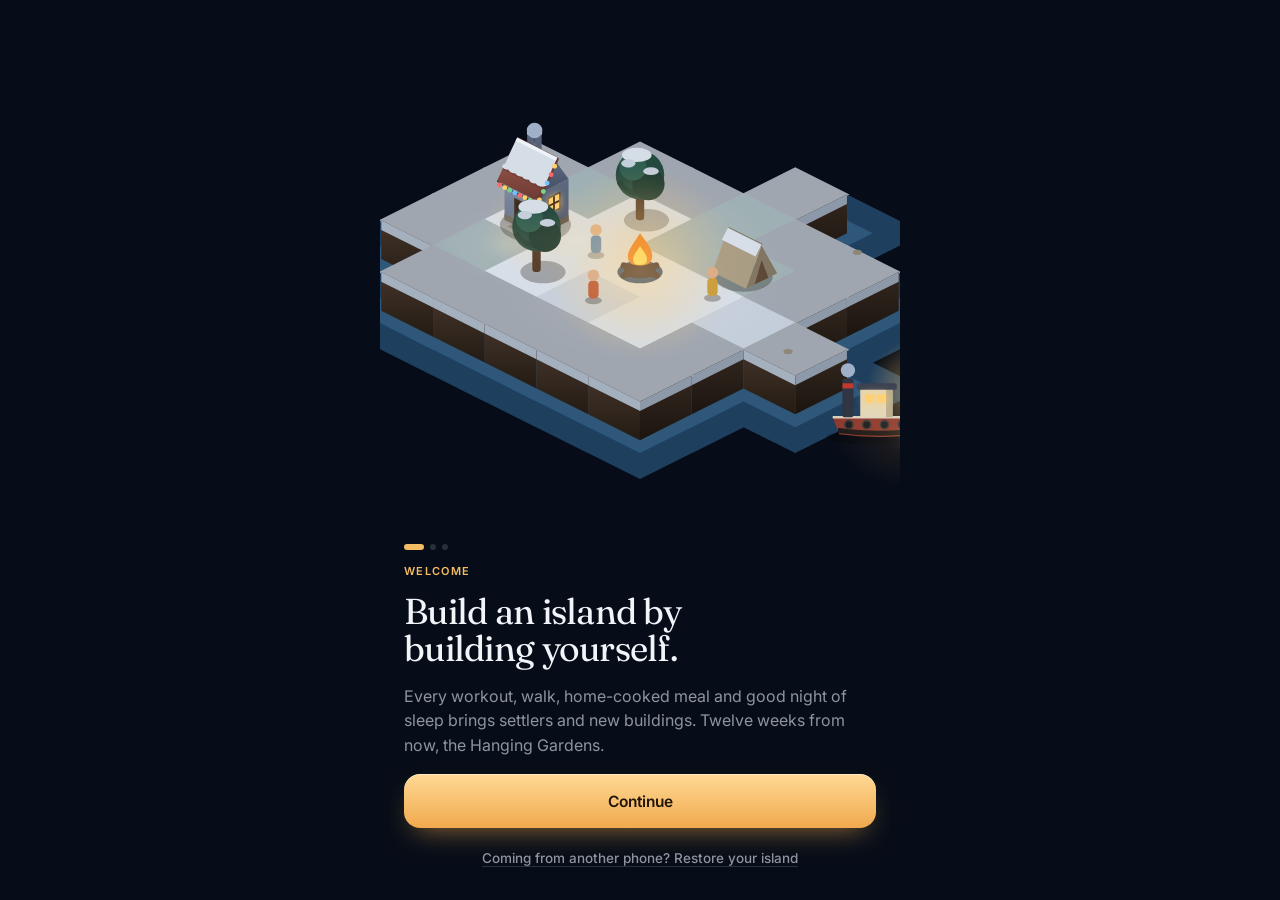
==== commit 36fb3d16: "Rename to Motley Island and swap the sailboat for a lantern tugboat Co-Authored-By: Claude Opus 5.5 " ====
--- a/index.html
+++ b/index.html
@@ -7,8 +7,8 @@
 <meta name="apple-mobile-web-app-capable" content="yes">
 <meta name="mobile-web-app-capable" content="yes">
 <meta name="apple-mobile-web-app-status-bar-style" content="black-translucent">
-<meta name="apple-mobile-web-app-title" content="Hearth Isle">
-<title>Hearth Isle</title>
+<meta name="apple-mobile-web-app-title" content="Motley Island">
+<title>Motley Island</title>
 <link rel="manifest" href="manifest.webmanifest">
 <link rel="apple-touch-icon" href="icons/apple-touch-icon.png">
 <link rel="icon" type="image/png" href="icons/icon-192.png">
--- a/css/app.css
+++ b/css/app.css
@@ -1,4 +1,4 @@
-/* Hearth Isle · Lanternlight design system
+/* Motley Island · Lanternlight design system
    Night palette, one warm accent (lantern gold), four resource hues used only for meaning.
    Type: Fraunces for display, Inter for everything you read or tap. 4pt spacing grid. */
 :root{
@@ -568,4 +568,123 @@
 /* ---------- cloud backup ---------- */
 .bcode{padding:18px 12px;border-radius:var(--r-m);background:var(--fill);text-align:center;font:600 19px/1.4 var(--f-b);letter-spacing:.06em;color:var(--gold2);-webkit-user-select:all;user-select:all;word-break:break-all}
 .linkbtn{all:unset;cursor:pointer;align-self:center;font:500 13.5px var(--f-b);color:var(--sub);text-decoration:underline;text-decoration-color:var(--ghost);text-underline-offset:3px;padding:6px}
+.savecode{background:var(--land-a);color:var(--ink)}
+.savecode svg{color:var(--land)}
+.savecode b{color:var(--land);font-weight:600}
+.sc-btns{display:flex;align-items:center;gap:6px;margin-top:10px}
+.sc-btns .btn{height:38px;padding:0 16px;font-size:14px}
+/* ---------- winter ---------- */
+.sky .flake{position:absolute;top:-4%;width:var(--fs);height:var(--fs);border-radius:50%;background:#f1f5fb;box-shadow:0 0 3px rgba(241,245,251,.6);animation:flake 12s linear infinite}
+@keyframes flake{0%{transform:translate(0,0)}50%{transform:translate(var(--sway),55vh)}100%{transform:translate(0,110vh)}}
+.bulb{animation:bulb 2.6s ease-in-out infinite}
+@keyframes bulb{0%,100%{opacity:1}50%{opacity:.35}}
+.star{animation:starpulse 2.2s ease-in-out infinite}
+@keyframes starpulse{50%{transform:scale(1.18);opacity:.85}}
+/* ---------- Sunday harvest and the Chronicle ---------- */
+.hbtns{display:flex;gap:2px;pointer-events:auto}
+.harvest{all:unset;box-sizing:border-box;cursor:pointer;position:relative;display:flex;flex-direction:column;gap:4px;padding:16px 44px 16px 18px;border-radius:var(--r-m);
+  background:linear-gradient(120deg,rgba(244,189,99,.16),rgba(147,212,126,.08));box-shadow:inset 0 0 0 1px rgba(244,189,99,.25),0 0 30px -12px rgba(244,189,99,.4)}
+.harvest .hl{font:400 19px/1.2 var(--f-d)}
+.harvest .chev{position:absolute;right:16px;top:50%;margin-top:-8px}
+.chapter{display:flex;flex-direction:column;gap:12px;padding:20px;border-radius:var(--r-l);background:var(--fill);box-shadow:inset 0 0 0 1px var(--hair)}
+.chapter.current{box-shadow:inset 0 0 0 1px rgba(244,189,99,.25)}
+.chapter.big{background:none;box-shadow:none;padding:4px 0 0}
+.chapter .t2{margin-top:-4px}
+.hstats{display:grid;grid-template-columns:repeat(4,1fr);gap:6px}
+.hstats div{display:flex;flex-direction:column;gap:2px;padding:10px 4px;border-radius:12px;background:var(--fill2);text-align:center}
+.hstats b{font:400 20px var(--f-d)}
+.hstats .cap{font-size:10.5px}
+.hbars{display:flex;gap:3px;height:6px}
+.hbar{border-radius:3px;background:var(--c);box-shadow:0 0 8px var(--c);min-width:0}
+.hbuilt{display:flex;flex-wrap:wrap;gap:6px}
+.hbuilt span{display:inline-flex;align-items:center;gap:7px;padding:5px 11px 5px 5px;border-radius:999px;background:var(--gold-a);font:600 12.5px var(--f-b);color:var(--gold2)}
+.hbuilt .tile{width:24px;height:24px;border-radius:50%}
+.hbuilt .tile svg{width:14px;height:14px}
+.hlift{display:flex;gap:10px;align-items:center;margin:0;font:500 13.5px var(--f-b);color:var(--sub)}
+.hlift svg{width:18px;height:18px;color:var(--stone);flex:none}
+.hlift b{color:var(--ink);font-weight:600}
+.hlift em{font-style:normal;font-weight:600}
+.hlift em.up{color:var(--harvest)}
+.hlift em.down{color:var(--danger)}
+.story{margin:0;font:italic 400 16.5px/1.6 var(--f-d);color:var(--ink);opacity:.92}
+.chapter.big .story{font-size:18px}
+/* ---------- meal swaps, eating out, undo, favorites ---------- */
+.swapbtn{all:unset;cursor:pointer;flex:none;width:30px;height:30px;border-radius:50%;display:grid;place-items:center;color:var(--faint);transition:color .2s,background .2s}
+.swapbtn:active{background:var(--fill2);color:var(--ink)}
+.swapbtn svg{width:16px;height:16px}
+.swapacts{display:grid;grid-template-columns:repeat(3,1fr);gap:8px}
+.swapacts button{all:unset;cursor:pointer;display:flex;flex-direction:column;align-items:flex-start;gap:6px;padding:12px;border-radius:16px;background:var(--fill);box-shadow:inset 0 0 0 1px var(--hair)}
+.swapacts button:active{background:var(--fill2)}
+.swapacts b{font:600 13.5px/1.25 var(--f-b)}
+.swapacts small{font:500 11.5px var(--f-b);color:var(--sub)}
+.swapsheet{max-height:92vh}
+.swapsheet .group .row + .row::before{left:68px}
+.tierkey,.tierpick{display:flex;gap:6px;flex-wrap:wrap}
+.tier{display:inline-flex;align-items:center;height:26px;padding:0 10px;border-radius:999px;font:600 12px var(--f-b);white-space:nowrap}
+.tier.L{background:var(--harvest-a);color:var(--harvest)}
+.tier.B{background:var(--land-a);color:var(--land)}
+.tier.I{background:rgba(241,156,134,.12);color:var(--danger)}
+.tierpick button{all:unset;cursor:pointer;height:40px;padding:0 16px;box-shadow:inset 0 0 0 1px transparent}
+.tierpick button.on{box-shadow:inset 0 0 0 1.6px currentColor}
+.dish{all:unset;box-sizing:border-box;cursor:pointer;display:flex;align-items:center;gap:12px;width:100%;padding:12px 14px;min-height:58px;position:relative}
+.dish + .dish::before{content:"";position:absolute;top:0;left:14px;right:0;height:1px;background:var(--hair)}
+.warnword{color:var(--gold2)}
+.callout.warn{background:rgba(241,156,134,.1);color:#ffc9b8}
+.row.extra{cursor:pointer;gap:12px}
+.row.extra input{width:22px;height:22px;accent-color:var(--gold);flex:none}
+.row.extra em{font:600 13px var(--f-b);font-style:normal;color:var(--harvest)}
+.linkbtn.inline{display:inline;padding:0;color:var(--gold2);text-decoration-color:rgba(244,189,99,.4)}
+.reward.canundo{pointer-events:auto;cursor:pointer;padding-right:12px}
+.reward .undo{font:600 12.5px var(--f-b);font-style:normal;color:var(--gold2);margin-left:6px;padding:6px 10px;border-radius:999px;background:var(--gold-a)}
+.favbtn{position:fixed;top:calc(var(--top) + 10px);right:max(16px,calc(50% - 244px));z-index:30;transition:opacity .2s}
+.favbtn svg{width:19px;height:19px}
+.favbtn.on{color:#ff7a8a}
+.favbtn.on svg{fill:#ff7a8a}
+#app.scrolled .favbtn{opacity:0;pointer-events:none}
+.favdot{color:#ff7a8a}
+.daybody .tick{width:28px;height:28px}
+/* ---------- weekly planner ---------- */
+.planbudget{display:flex;flex-direction:column;gap:8px}
+.planbudget .big{display:flex;align-items:baseline;justify-content:space-between;gap:12px}
+.planbudget .big b{font:400 34px/1 var(--f-d)}
+.planbudget .over svg{width:12px;height:12px;vertical-align:-1px}
+.row.swapped .tx small{color:var(--gold2)}
+.row .btn.small{height:34px;padding:0 13px;font-size:13px;flex:none}
+.btn.planned{background:var(--harvest-a);color:var(--harvest);box-shadow:inset 0 0 0 1px rgba(147,212,126,.3);font-size:13.5px;text-align:center;cursor:default}
+#app.docked .nav{transform:translate(-50%,160%)}
+#app.docked .tdock{bottom:calc(84px + var(--bot))}
+/* ---------- simpler Market ---------- */
+.cartbox summary{list-style:none;cursor:pointer}
+.cartbox summary::-webkit-details-marker{display:none}
+.cartbox .group{margin-top:10px;opacity:.75}
+.cartbox .linkbtn{display:block;margin:10px auto 0}
+.budget .big .cap{text-align:right}
+/* ---------- building prices ---------- */
+.price{display:flex;flex-wrap:wrap;gap:5px;margin-top:4px}
+.pchip{display:inline-flex;align-items:center;gap:4px;height:22px;padding:0 8px 0 6px;border-radius:999px;background:var(--ta);color:var(--tc);font:600 11.5px var(--f-b);font-variant-numeric:tabular-nums}
+.pchip svg{width:12px;height:12px}
+.pchip.ok{box-shadow:inset 0 0 0 1px currentColor}
+.price.small .pchip{height:20px;font-size:11px}
+/* ---------- full-screen island ---------- */
+.isleful{position:absolute;inset:0;overflow:hidden}
+.world.full{position:absolute;inset:0;height:auto;-webkit-mask-image:none;mask-image:none}
+.isleful .ttl{z-index:2}
+.hud{position:absolute;left:16px;right:16px;bottom:calc(84px + var(--bot));z-index:3;display:flex;flex-direction:column;gap:8px;pointer-events:none}
+.hud > *{pointer-events:auto}
+.resbar{display:flex;gap:6px;justify-content:center;flex-wrap:wrap}
+.rchip{display:inline-flex;align-items:center;gap:5px;height:30px;padding:0 11px 0 8px;border-radius:999px;background:rgba(14,22,38,.72);backdrop-filter:blur(14px);-webkit-backdrop-filter:blur(14px);box-shadow:inset 0 0 0 1px var(--edge);color:var(--tc);font:600 13px var(--f-b)}
+.rchip svg{width:15px;height:15px}
+.rchip b{color:var(--ink);font-weight:600}
+.nextup.glassy{background:rgba(14,22,38,.78);backdrop-filter:blur(18px);-webkit-backdrop-filter:blur(18px);box-shadow:inset 0 0 0 1px rgba(244,189,99,.22),0 16px 40px -16px rgba(0,0,0,.8)}
+.isleful .camreset{bottom:auto;top:calc(var(--top) + 96px)}
+.lhead .row1 .iconbtn{margin-right:-8px}
+/* choosing the next building and the crops */
+.choice{all:unset;box-sizing:border-box;cursor:pointer;display:flex;align-items:center;gap:14px;width:100%;padding:12px 14px;min-height:64px;position:relative}
+.choice + .choice::before{content:"";position:absolute;top:0;left:68px;right:0;height:1px;background:var(--hair)}
+.choice.on{background:var(--gold-a)}
+.fieldrow{flex-wrap:wrap;gap:8px}
+.cropchips{display:flex;gap:5px;flex-wrap:wrap}
+.cropbtn{all:unset;cursor:pointer;height:28px;padding:0 10px;border-radius:999px;font:600 12px var(--f-b);background:var(--fill2);color:var(--sub)}
+.cropbtn.on{color:#1a1206}
+.cropbtn.on.c-greens{background:#6fbf7e}.cropbtn.on.c-wheat{background:#e2c27a}.cropbtn.on.c-pumpkins{background:#f0a35a}.cropbtn.on.c-berries{background:#d57b98}
 @media (prefers-reduced-motion:reduce){*,*::before,*::after{animation:none!important;transition:none!important}}
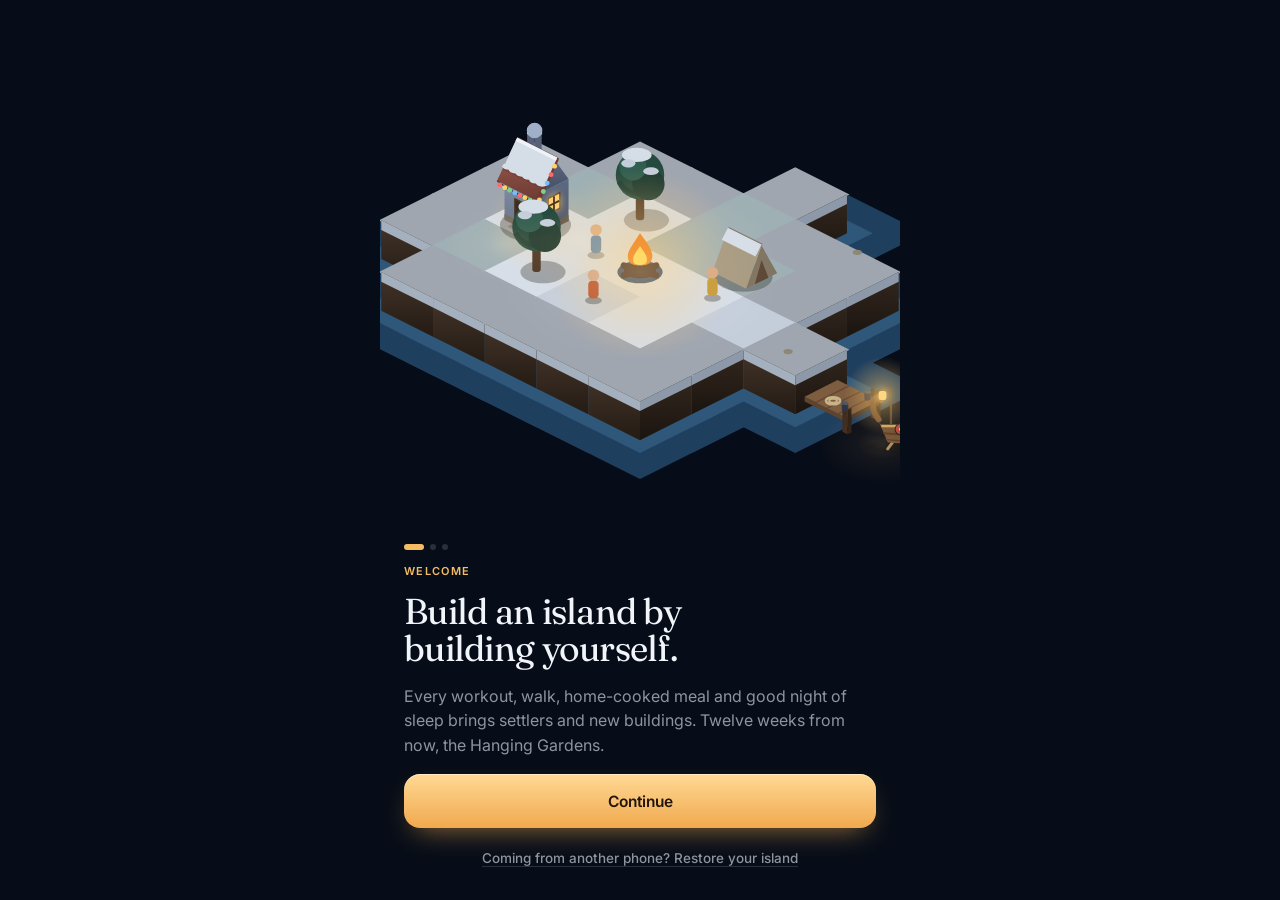
==== commit 9ee3152e: "Workout player: animated move demos, How to sheet and set-by-set coaching Co-Authored-By: Claude Opu" ====
--- a/index.html
+++ b/index.html
@@ -26,6 +26,7 @@
 <script src="js/island.js"></script>
 <script src="js/life.js"></script>
 <script src="js/store.js"></script>
+<script src="js/demo.js"></script>
 <script src="js/cloud.js"></script>
 <script src="js/app.js"></script>
 </body>
--- a/css/app.css
+++ b/css/app.css
@@ -343,6 +343,12 @@
 @keyframes smoke{from{opacity:.55;transform:translate(0,0) scale(.6)}to{opacity:0;transform:translate(4px,-16px) scale(1.6)}}
 .float{animation:float 3.5s ease-in-out infinite alternate}
 @keyframes float{to{transform:translateY(-1.6px) rotate(-1.5deg)}}
+.beam{animation:beam 7s ease-in-out infinite;opacity:.9}
+@keyframes beam{0%{transform:rotate(-14deg) scaleX(1);opacity:.25}50%{transform:rotate(16deg) scaleX(1.1);opacity:.95}100%{transform:rotate(-14deg) scaleX(1);opacity:.25}}
+.hook{animation:hook 4s ease-in-out infinite alternate}
+.oar{animation:oar 1.4s ease-in-out infinite alternate}
+@keyframes oar{from{transform:rotate(-16deg)}to{transform:rotate(14deg)}}
+@keyframes hook{from{transform:rotate(-7deg)}to{transform:rotate(7deg)}}
 .glint{animation:glint 3s ease-in-out infinite}
 @keyframes glint{0%,100%{opacity:0}50%{opacity:.85}}
 .fly{animation:fly 6s ease-in-out infinite alternate}
@@ -688,3 +694,47 @@
 .cropbtn.on{color:#1a1206}
 .cropbtn.on.c-greens{background:#6fbf7e}.cropbtn.on.c-wheat{background:#e2c27a}.cropbtn.on.c-pumpkins{background:#f0a35a}.cropbtn.on.c-berries{background:#d57b98}
 @media (prefers-reduced-motion:reduce){*,*::before,*::after{animation:none!important;transition:none!important}}
+
+/* workout player: the move demonstrated on stage, coaching, a centered rep counter */
+.player .pbody{justify-content:flex-start;gap:14px;padding:2px 0}
+.pstage{all:unset;box-sizing:border-box;position:relative;display:block;border-radius:22px;cursor:pointer;overflow:hidden;
+  background:radial-gradient(110% 90% at 50% 15%,#1e3556 0%,#101c31 70%);box-shadow:inset 0 0 0 1px var(--edge)}
+.pstage svg.demo{display:block;width:100%;height:min(30vh,270px)}
+.pstage .nodemo{display:flex;align-items:center;min-height:120px;padding:40px 20px 50px;font-size:15px;color:var(--sub)}
+.ptag{position:absolute;left:16px;top:14px;font:600 11px var(--f-b);letter-spacing:.14em;text-transform:uppercase;color:var(--gold2)}
+.phow{position:absolute;right:10px;bottom:10px;display:flex;align-items:center;gap:6px;padding:8px 13px;border-radius:999px;
+  background:rgba(9,16,29,.72);-webkit-backdrop-filter:blur(10px);backdrop-filter:blur(10px);box-shadow:inset 0 0 0 1px var(--edge);font:600 13px var(--f-b);color:var(--ink)}
+.phow svg,.upnext i svg{width:15px;height:15px}
+.pstage:active{transform:scale(.99)}
+.phead{display:flex;flex-direction:column;gap:6px}
+.player .pname{font-size:34px}
+.player .pcue{margin:0;font-size:15px;line-height:1.45;color:var(--sub);opacity:1;max-width:none}
+.coach{display:flex;gap:10px;align-items:flex-start;padding:11px 14px;border-radius:14px;background:rgba(244,189,99,.07);
+  box-shadow:inset 0 0 0 1px rgba(244,189,99,.16);font:500 14px/1.45 var(--f-b);color:var(--ink);text-align:left}
+.coach b{color:var(--gold2);font-weight:600}
+.cdot{flex:none;width:7px;height:7px;margin-top:7px;border-radius:50%;background:var(--gold);box-shadow:0 0 10px rgba(244,189,99,.8)}
+.player .preps.adj{justify-content:center;gap:26px;align-items:center;margin-top:2px}
+.player .preps.adj .rv{display:flex;flex-direction:column;align-items:center;min-width:2.2ch}
+.player .preps.adj .rv b{font:300 76px/0.95 var(--f-d)}
+.player .preps.adj .rv span{margin:2px 0 0;font:500 13px var(--f-b);color:var(--sub);letter-spacing:.02em}
+.player .adjb{width:54px;height:54px}
+.player .adjb svg{width:20px;height:20px}
+.pthen{display:flex;align-items:baseline;gap:8px;flex-wrap:wrap;margin:0;padding:0 2px;font-size:14px;color:var(--sub)}
+.pthen b{color:var(--ink);font-weight:600}
+.pthen .over{margin-right:2px}
+.bigring.mid{width:min(44vw,170px)}
+.bigring.mid b{font-size:48px}
+.upnext{all:unset;box-sizing:border-box;width:100%;display:flex;align-items:center;gap:6px;padding:6px 14px 6px 6px;border-radius:20px;cursor:pointer;
+  background:var(--fill);box-shadow:inset 0 0 0 1px var(--edge);text-align:left}
+.upnext svg.demo{flex:none;width:46%;height:auto;border-radius:16px;background:radial-gradient(110% 90% at 50% 15%,#1e3556,#101c31)}
+.upnext .tx{display:flex;flex-direction:column;gap:4px;min-width:0}
+.upnext b{font:400 21px/1.15 var(--f-d)}
+.upnext small{font-size:13px;line-height:1.4;color:var(--sub)}
+.upnext i{display:flex;align-items:center;gap:5px;font:600 12.5px var(--f-b);font-style:normal;color:var(--gold2);margin-top:2px}
+.howstage{border-radius:20px;overflow:hidden;background:radial-gradient(110% 90% at 50% 15%,#1e3556,#101c31);box-shadow:inset 0 0 0 1px var(--edge)}
+.howstage svg.demo{display:block;width:100%;height:auto}
+.howlist{margin:0;padding-left:20px;display:flex;flex-direction:column;gap:8px;font-size:15px;line-height:1.5}
+.howmini{margin:10px 0 4px;max-width:320px;border-radius:16px;overflow:hidden;background:radial-gradient(110% 90% at 50% 15%,#1e3556,#101c31)}
+.howmini svg.demo{display:block;width:100%;height:auto}
+.player .preps.adj .rv span{align-self:center;margin:2px 0 0}
+.player .pbody .preps.adj{margin-top:auto;padding-bottom:4px}
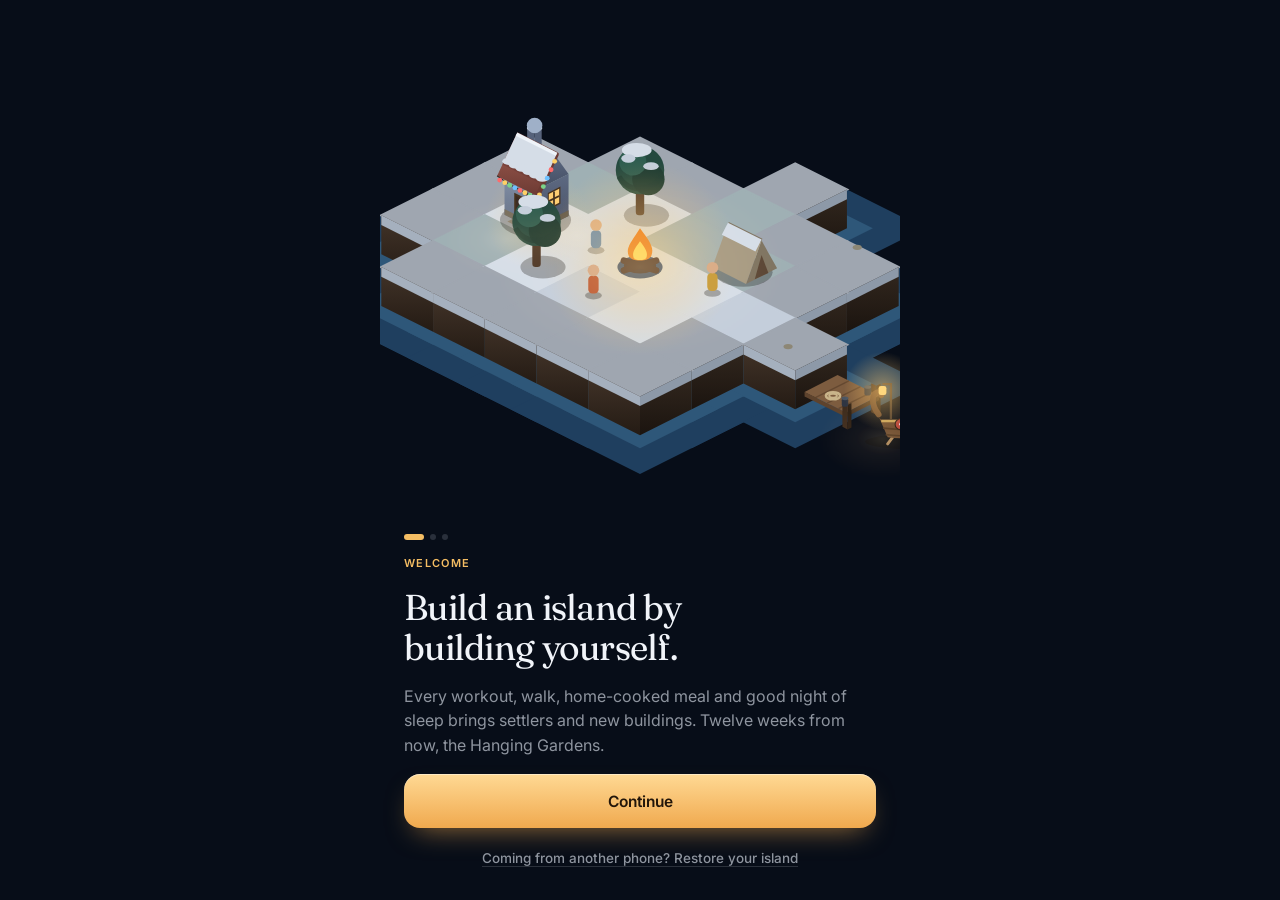
==== commit 0f8e656a: "The island is 3D: three.js with Kenney CC0 models, time-of-day lighting, live settlers Reads the sam" ====
--- a/index.html
+++ b/index.html
@@ -23,11 +23,14 @@
   <nav class="nav glass" id="nav" aria-label="Sections"></nav>
   <div id="layer"></div>
 </div>
+<script type="importmap">{"imports":{"three":"./vendor/three/three.module.min.js","three/addons/":"./vendor/three/addons/"}}</script>
 <script src="js/island.js"></script>
 <script src="js/life.js"></script>
 <script src="js/store.js"></script>
 <script src="js/demo.js"></script>
 <script src="js/cloud.js"></script>
+<script src="js/remind.js"></script>
 <script src="js/app.js"></script>
+<script type="module" src="js/isle3d.js"></script>
 </body>
 </html>
--- a/css/app.css
+++ b/css/app.css
@@ -452,7 +452,7 @@
 #view{background:var(--bg)}
 
 /* ---------- sheets: a bigger grab zone you can drag down ---------- */
-.sheet .grab{align-self:stretch;height:26px;margin:-10px -20px -8px;width:auto;border-radius:0;background:none;touch-action:none;cursor:grab;position:relative;flex:none}
+.sheet .grab{align-self:stretch;height:44px;margin:-10px -20px -18px;width:auto;border-radius:0;background:linear-gradient(rgba(16,25,42,.97) 70%,rgba(16,25,42,0));touch-action:none;cursor:grab;position:sticky;top:-10px;z-index:3;flex:none}
 .sheet .grab::before{content:"";position:absolute;left:50%;top:10px;width:36px;height:5px;margin-left:-18px;border-radius:5px;background:rgba(255,255,255,.22)}
 
 /* ---------- workout player ---------- */
@@ -599,7 +599,7 @@
 .hstats{display:grid;grid-template-columns:repeat(4,1fr);gap:6px}
 .hstats div{display:flex;flex-direction:column;gap:2px;padding:10px 4px;border-radius:12px;background:var(--fill2);text-align:center}
 .hstats b{font:400 20px var(--f-d)}
-.hstats .cap{font-size:10.5px}
+.hstats .cap{font-size:11px;line-height:1.25}
 .hbars{display:flex;gap:3px;height:6px}
 .hbar{border-radius:3px;background:var(--c);box-shadow:0 0 8px var(--c);min-width:0}
 .hbuilt{display:flex;flex-wrap:wrap;gap:6px}
@@ -738,3 +738,58 @@
 .howmini svg.demo{display:block;width:100%;height:auto}
 .player .preps.adj .rv span{align-self:center;margin:2px 0 0}
 .player .pbody .preps.adj{margin-top:auto;padding-bottom:4px}
+
+.rateseg button.on[data-v="1"]{color:var(--gold2)}
+.rateseg button.on[data-v="-1"]{color:#ff9a8a}
+.ratecard{flex-direction:column;align-items:stretch;transition:opacity .4s,max-height .5s .1s,padding .5s .1s;max-height:140px;overflow:hidden}
+.ratecard .tx{width:100%}
+.ratecard.gone{opacity:0;max-height:0;padding-top:0;padding-bottom:0;min-height:0}
+
+.swt{all:unset;cursor:pointer;flex:none;width:46px;height:28px;border-radius:14px;background:var(--fill);position:relative;transition:background .25s}
+.swt i{position:absolute;top:3px;left:3px;width:22px;height:22px;border-radius:50%;background:#cfd6e3;box-shadow:0 2px 6px rgba(0,0,0,.35);transition:transform .25s cubic-bezier(.2,.8,.2,1),background .25s}
+.swt.on{background:var(--gold-a)}
+.swt.on i{transform:translateX(18px);background:var(--gold2)}
+.swt:disabled{opacity:.5}
+.sheetx{all:unset;cursor:pointer;position:absolute;right:12px;top:8px;width:32px;height:32px;border-radius:50%;display:grid;place-items:center;background:rgba(255,255,255,.1);color:var(--ink)}
+.sheetx svg{width:16px;height:16px}
+.sheetx:active{background:rgba(255,255,255,.2)}
+button.resbar{border:0;background:none;padding:0;margin:0 auto;font:inherit;color:inherit;width:100%;cursor:pointer;pointer-events:auto;-webkit-tap-highlight-color:transparent}
+
+/* ---------- layout polish (2026-11-17 audit) ---------- */
+.sheet > *{flex-shrink:0}                       /* nothing in a tall sheet gets squashed */
+.nw{white-space:nowrap}
+.row .tx b{-webkit-line-clamp:3}                /* long dish names wrap instead of ending in … */
+.fieldrow .tx{flex:1 0 100%}                    /* field name on its own line, crop chips below */
+.fieldrow{padding-top:12px;padding-bottom:12px}
+.ingnote{display:block;font-size:12px;margin-top:2px;font-weight:500;text-decoration:none}
+.row.ing .tx b{display:block;-webkit-line-clamp:unset;overflow:visible}
+.stats3 .makes{font-size:12px;line-height:1.35;color:var(--sub)}
+.stats3 .makes2{font:600 14px/1.3 var(--f-b)}
+.bar b{white-space:nowrap;overflow:hidden;text-overflow:ellipsis;min-width:0}
+#app.immersive .bar{display:none}               /* the player and cook mode have their own top row */
+.week button{font-size:11px}
+.ring small{font-size:10.5px}
+.tlink{padding:6px 1px;margin:-6px -1px}          /* bigger tap area for timer links, same look */
+.lt{line-height:1.1}                            /* three-line dish names breathe a little */
+.over{line-height:1.45}                         /* overlines that wrap don't touch */
+.cropbtn{height:34px;padding:0 12px}
+.swt{width:51px;height:31px;border-radius:16px}
+.swt i{width:25px;height:25px}
+.swt.on i{transform:translateX(20px)}
+.row.ing a[data-stop]{display:inline-block;padding:6px 0;margin:-6px 0}
+
+/* ---------- island: daylight and smooth camera ---------- */
+.world #isl{transform-origin:0 0;backface-visibility:hidden}
+.world.daylight #isl circle[fill^="url(#gl"]{opacity:.28}     /* lanterns barely glow in daylight */
+
+/* ---------- the 3D island ---------- */
+.world.three .isle3d{position:absolute;inset:0;display:block;touch-action:none;z-index:1}
+.world.three .sky{z-index:0}
+.world.three .camreset{z-index:2}
+.world.loading::after{content:"Raising the island…";position:absolute;left:0;right:0;top:45%;text-align:center;font:500 14px var(--f-b);color:var(--sub)}
+.isle3d-label{position:fixed;z-index:30;transform:translate(-50%,-50%);padding:6px 11px;border-radius:999px;background:rgba(14,22,38,.82);backdrop-filter:blur(14px);-webkit-backdrop-filter:blur(14px);
+  font:600 12.5px var(--f-b);color:var(--gold2);pointer-events:none;transition:transform 1.8s cubic-bezier(.2,.8,.2,1),opacity 1.8s ease-in;white-space:nowrap}
+.isle3d-label.go{transform:translate(-50%,calc(-50% - 34px));opacity:0}
+.isle3d-chip{position:fixed;z-index:30;transform:translate(-50%,-50%);padding:5px 10px;border-radius:999px;font:700 13px var(--f-b);color:#11161f;background:var(--c,#f4bd63);
+  box-shadow:0 4px 14px rgba(0,0,0,.35);pointer-events:none;transition:transform 1.2s cubic-bezier(.5,0,.3,1),opacity 1.2s ease-in}
+.isle3d-chip.r-stone{--c:#b7c6d8}.isle3d-chip.r-land{--c:#7fd3b8}.isle3d-chip.r-harvest{--c:#a9dc7d}.isle3d-chip.r-spirit{--c:#f3c27a}
